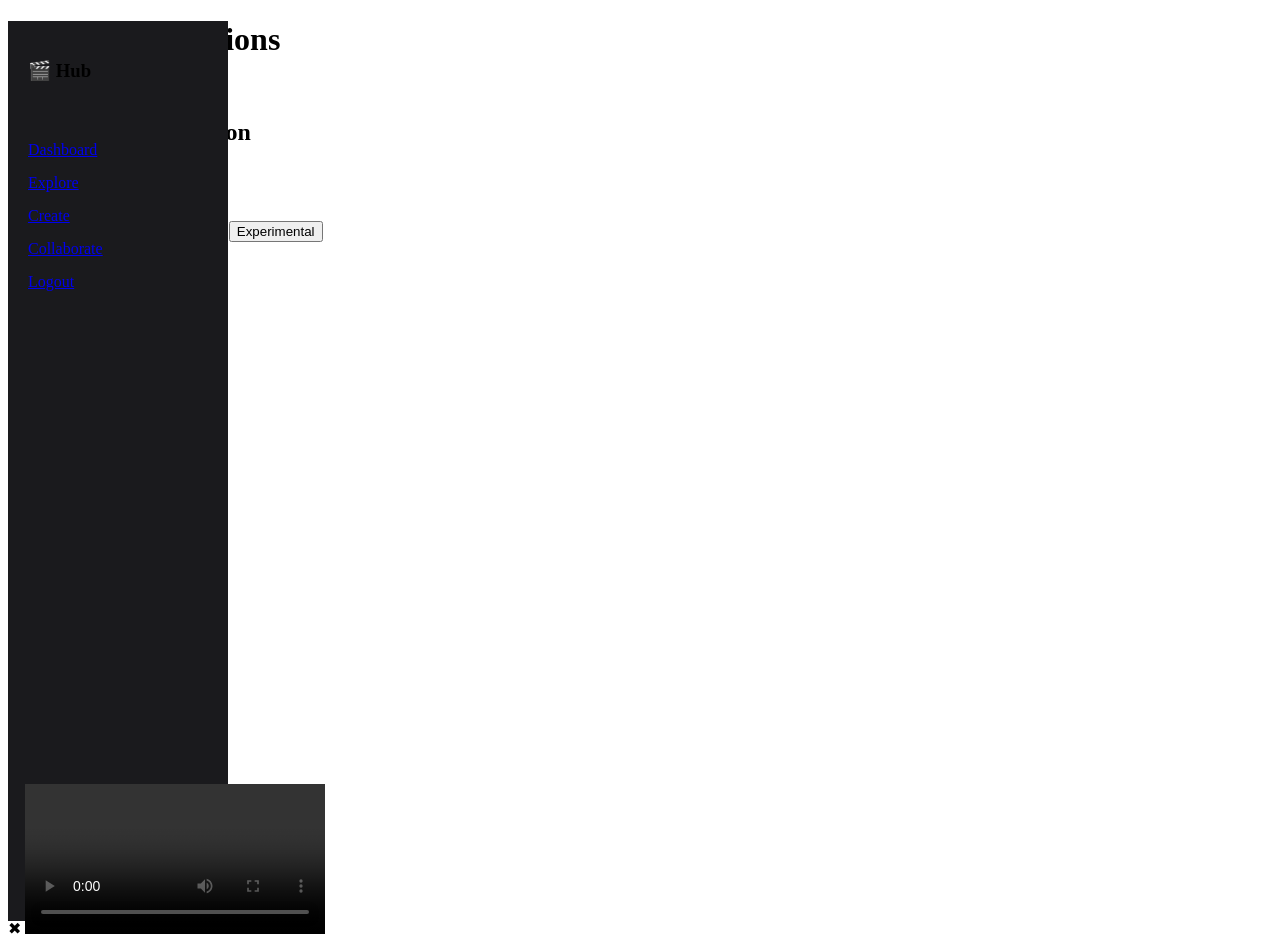
==== explore.html @ 581ce2d3 "Update explore.html" ====
<!DOCTYPE html>
<html>
<head>
<title>Explore Animations</title>
<link rel="stylesheet" href="explore.css">
</head>

<body>

<!-- SIDEBAR -->
<div style="width:220px; background:#1a1a1d; height:100vh; position:fixed;">
  <h3 style="padding:20px;">🎬 Hub</h3>
  <nav style="display:flex; flex-direction:column; gap:15px; padding:20px;">
    <a href="dashboard.html">Dashboard</a>
    <a href="explore.html">Explore</a>
    <a href="create.html">Create</a>
    <a href="collaborate.html">Collaborate</a>
    <a href="index.html">Logout</a>
  </nav>
</div>

<!-- MAIN -->
<div class="main">

<h1>Explore Animations</h1>

<!-- FEATURED -->
<div class="featured">
<img src="images/logo.avif" alt="logo"> 
<div>
<h2>🌟 Featured Animation</h2>
<p><b>Rocket Launch</b> by Alex</p>
<button onclick="playVideo('rocket')">▶ Watch</button>
</div>
</div>

<!-- FILTERS -->
<div class="filters">
<button class="active" onclick="filter('all',this)">All</button>
<button onclick="filter('character',this)">Character</button>
<button onclick="filter('game',this)">Game</button>
<button onclick="filter('story',this)">Story</button>
<button onclick="filter('experimental',this)">Experimental</button>
</div>

<!-- GRID -->
<div class="grid">

<!-- CARD 1 -->
<div class="card" data-category="character">
<img src="https://media.giphy.com/media/l0HlBO7eyXzSZkJri/giphy.gif">

<div class="card-content">
<h4>Walking Cycle</h4>
<p>by Maya</p>

<div class="actions">
<button onclick="like(this)">❤️ <span>12</span></button>
<button onclick="playVideo('walk')">▶</button>
</div>

</div>
</div>

<!-- CARD 2 -->
<div class="card" data-category="game">
<img src="https://media.giphy.com/media/26xBI73gWquCBBCDe/giphy.gif">

<div class="card-content">
<h4>Game Jump</h4>
<p>by Leo</p>

<div class="actions">
<button onclick="like(this)">❤️ <span>7</span></button>
<button onclick="playVideo('jump')">▶</button>
</div>

</div>
</div>

<!-- CARD 3 -->
<div class="card" data-category="story">
<img src="https://media.giphy.com/media/3o7TKtnuHOHHUjR38Y/giphy.gif">

<div class="card-content">
<h4>Story Scene</h4>
<p>by Kim</p>

<div class="actions">
<button onclick="like(this)">❤️ <span>21</span></button>
<button onclick="playVideo('story')">▶</button>
</div>

</div>
</div>

<!-- CARD 4 -->
<div class="card" data-category="experimental">
<img src="https://media.giphy.com/media/l41lVsYDBC0UVQJCE/giphy.gif">

<div class="card-content">
<h4>Abstract Motion</h4>
<p>by Sam</p>

<div class="actions">
<button onclick="like(this)">❤️ <span>5</span></button>
<button onclick="playVideo('abstract')">▶</button>
</div>

</div>
</div>

</div>

</div>

<!-- MODAL VIDEO PLAYER -->

<div class="modal" id="modal">

<span class="close" onclick="closeVideo()">✖</span>

<video id="player" controls>
<source src="" type="video/mp4">
</video>

</div>

<script src="explore.js"></script>

</body>
</html>
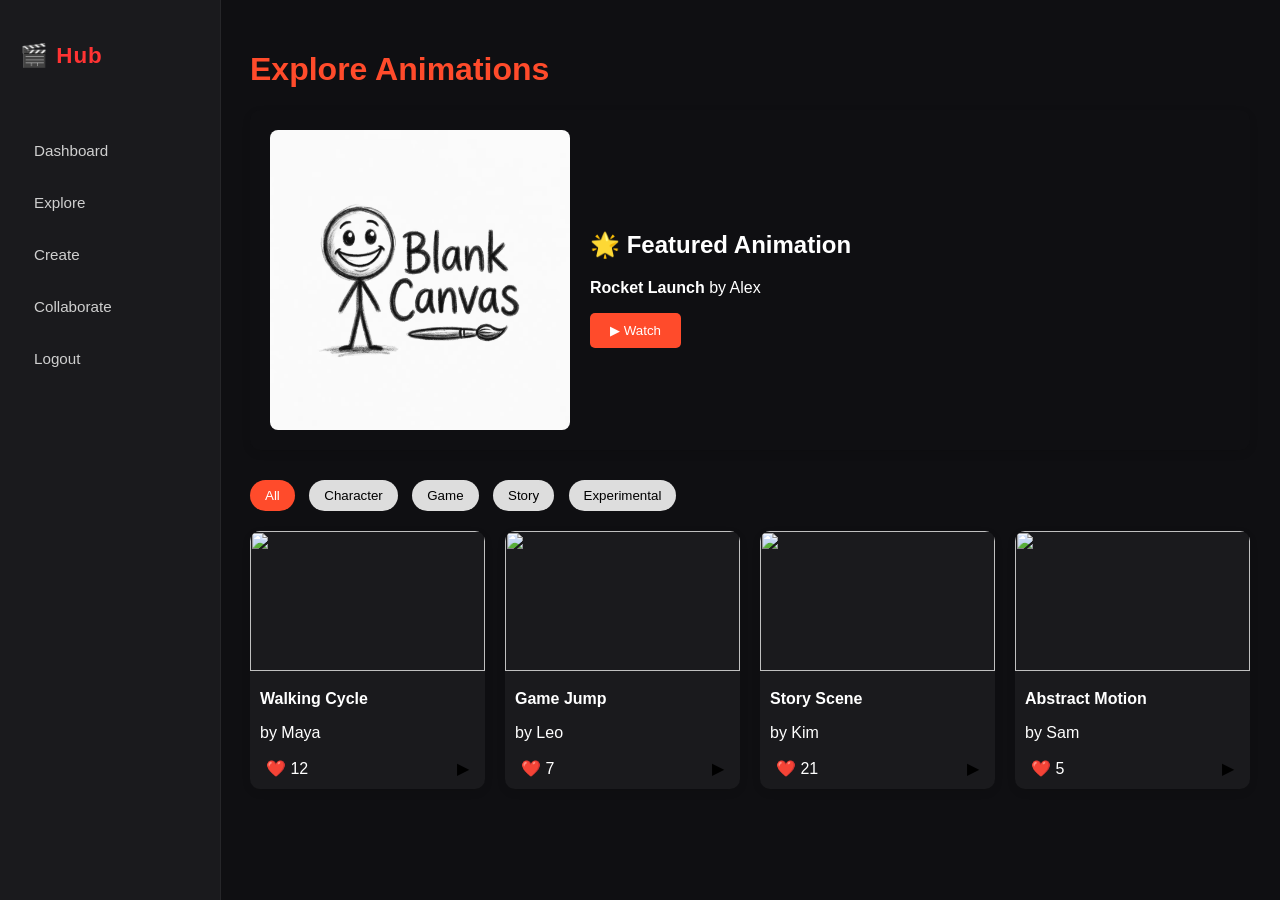
==== commit 37d5031d: "Update explore.html" ====
--- a/explore.html
+++ b/explore.html
@@ -26,7 +26,7 @@
 
 <!-- FEATURED -->
 <div class="featured">
-<img src="images/logo.avif" alt="logo"> 
+<img src="logo.avif" alt="logo"> 
 <div>
 <h2>🌟 Featured Animation</h2>
 <p><b>Rocket Launch</b> by Alex</p>
--- a/explore.css
+++ b/explore.css
@@ -0,0 +1,183 @@
+body{
+font-family:Arial, sans-serif;
+margin:0;
+background:#0f0f12;
+}
+
+/* SIDEBAR */
+
+div[style*="position:fixed"] {
+  width: 220px;
+  height: 100vh;
+  background: linear-gradient(180deg, #1a1a1d, #111);
+  position: fixed;
+  top: 0;
+  left: 0;
+  border-right: 1px solid rgba(255, 255, 255, 0.05);
+}
+
+div[style*="position:fixed"] h3 {
+  padding: 20px;
+  color: #ff3333;
+  font-size: 1.4rem;
+  letter-spacing: 1px;
+}
+
+nav {
+  display: flex;
+  flex-direction: column;
+  gap: 15px;
+  padding: 20px;
+}
+
+nav a {
+  text-decoration: none;
+  color: #cfcfcf;
+  padding: 10px 14px;
+  border-radius: 8px;
+  font-size: 0.95rem;
+  transition: all 0.3s ease;
+}
+
+nav a:hover {
+  background: rgba(255, 51, 51, 0.15);
+  color: #ff3333;
+  transform: translateX(6px);
+}
+
+
+/* MAIN */
+
+.main{
+margin-left:220px;
+padding:30px;
+}
+.main h1{
+    color: #ff4b2b;
+}
+
+/* FEATURED */
+
+.featured{
+background:#0f0f12;
+padding:20px;
+border-radius:10px;
+margin-bottom:30px;
+display:flex;
+align-items:center;
+gap:20px;
+box-shadow:0 3px 8px rgba(0,0,0,0.1);
+color: white;
+border-color: #ff4b2b;
+}
+
+.featured img{
+width:300px;
+border-radius:8px;
+}
+
+.featured button{
+padding:10px 20px;
+background:#ff4b2b;
+border:none;
+color:white;
+cursor:pointer;
+border-radius:5px;
+}
+
+/* FILTERS */
+
+.filters{
+margin-bottom:20px;
+}
+
+.filters button{
+padding:8px 15px;
+border:none;
+margin-right:10px;
+border-radius:20px;
+cursor:pointer;
+background:#ddd;
+}
+
+.filters button.active{
+background:#ff4b2b;
+color:white;
+}
+
+/* GRID */
+
+.grid{
+display:grid;
+grid-template-columns:repeat(auto-fill,minmax(220px,1fr));
+gap:20px;
+}
+
+/* CARD */
+
+.card{
+background:#1a1a1d;
+border-radius:10px;
+overflow:hidden;
+box-shadow:0 3px 8px rgba(0,0,0,0.1);
+color: white;
+}
+.card span{
+    color: white;
+}
+
+.card img{
+width:100%;
+height:140px;
+object-fit:cover;
+}
+
+.card-content{
+padding:10px;
+}
+
+.card-content h4{
+margin:5px 0;
+}
+
+.actions{
+display:flex;
+justify-content:space-between;
+align-items:center;
+}
+
+.actions button{
+border:none;
+background:none;
+cursor:pointer;
+font-size:16px;
+}
+
+/* MODAL */
+
+.modal{
+display:none;
+position:fixed;
+top:0;
+left:0;
+width:100%;
+height:100%;
+background:rgba(0,0,0,0.7);
+justify-content:center;
+align-items:center;
+}
+
+.modal video{
+width:600px;
+max-width:90%;
+border-radius:10px;
+}
+
+.close{
+position:absolute;
+top:30px;
+right:40px;
+font-size:30px;
+color:white;
+cursor:pointer;
+}
